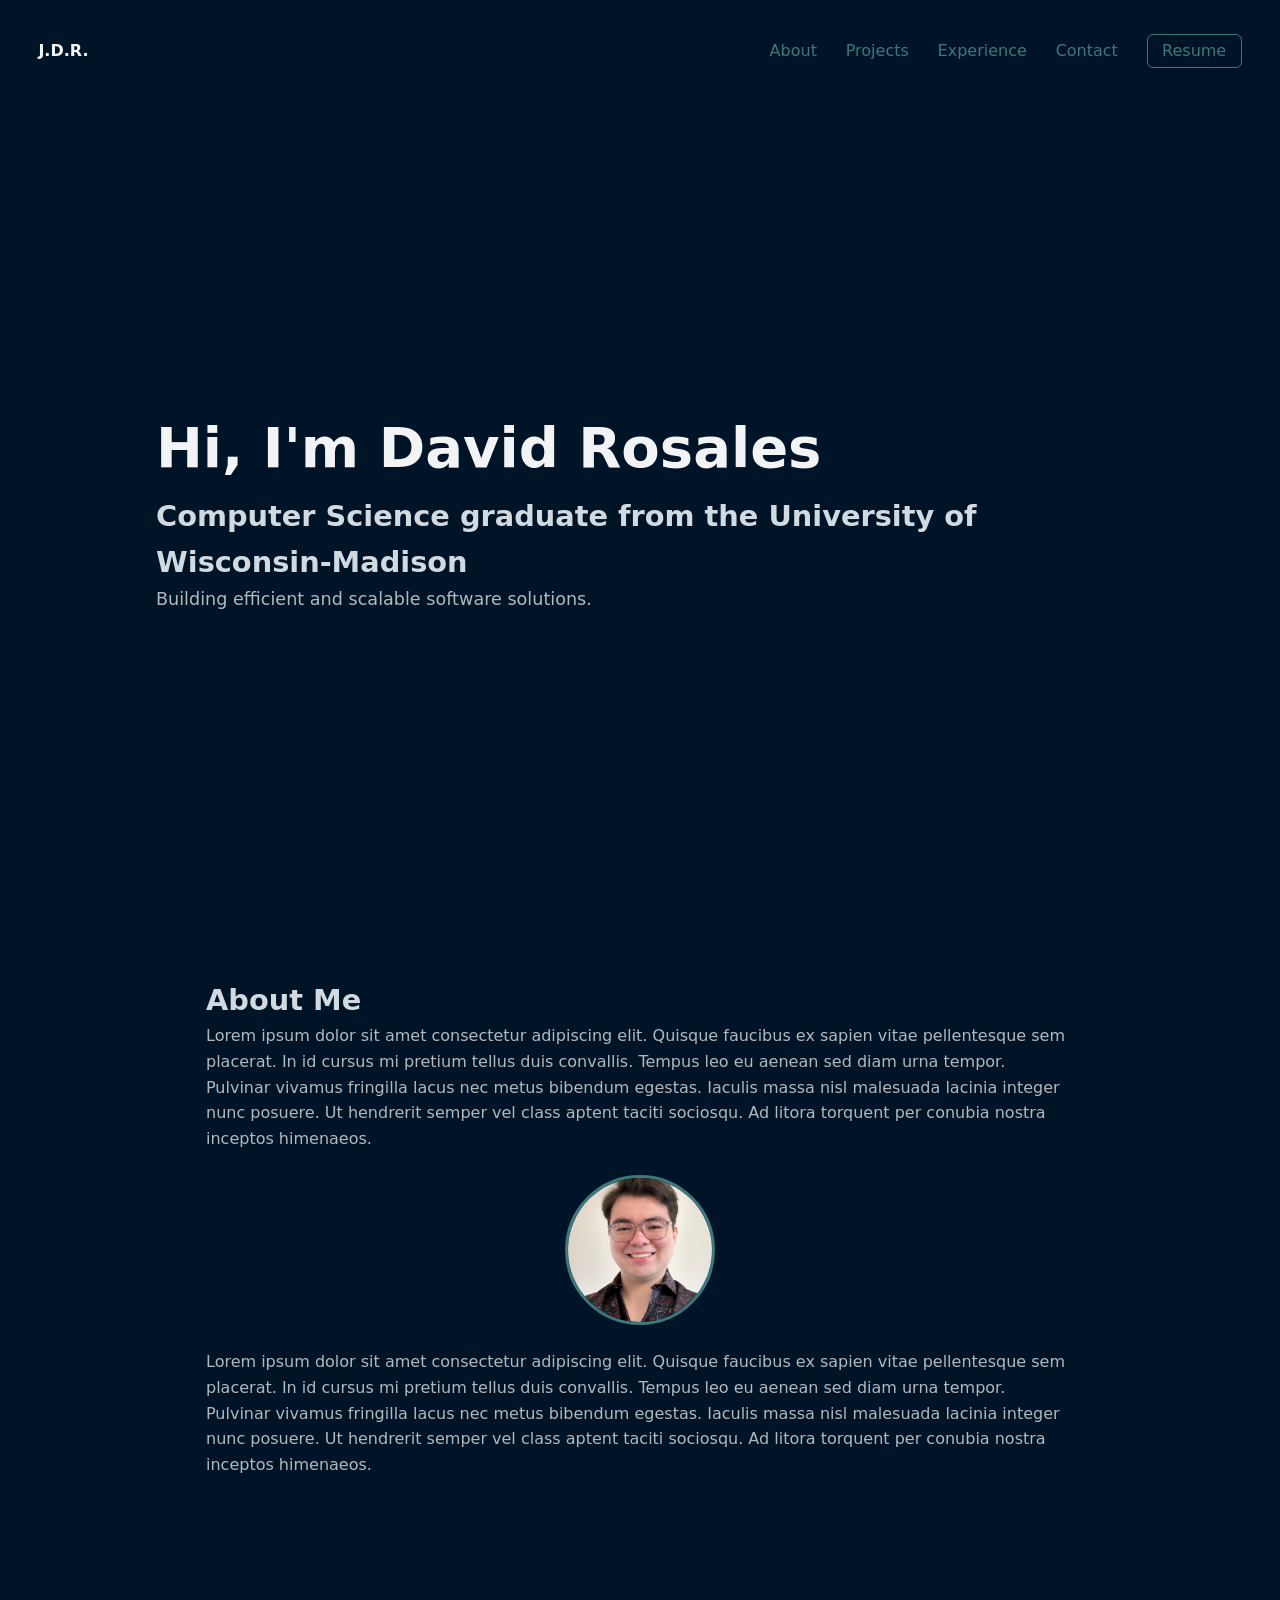
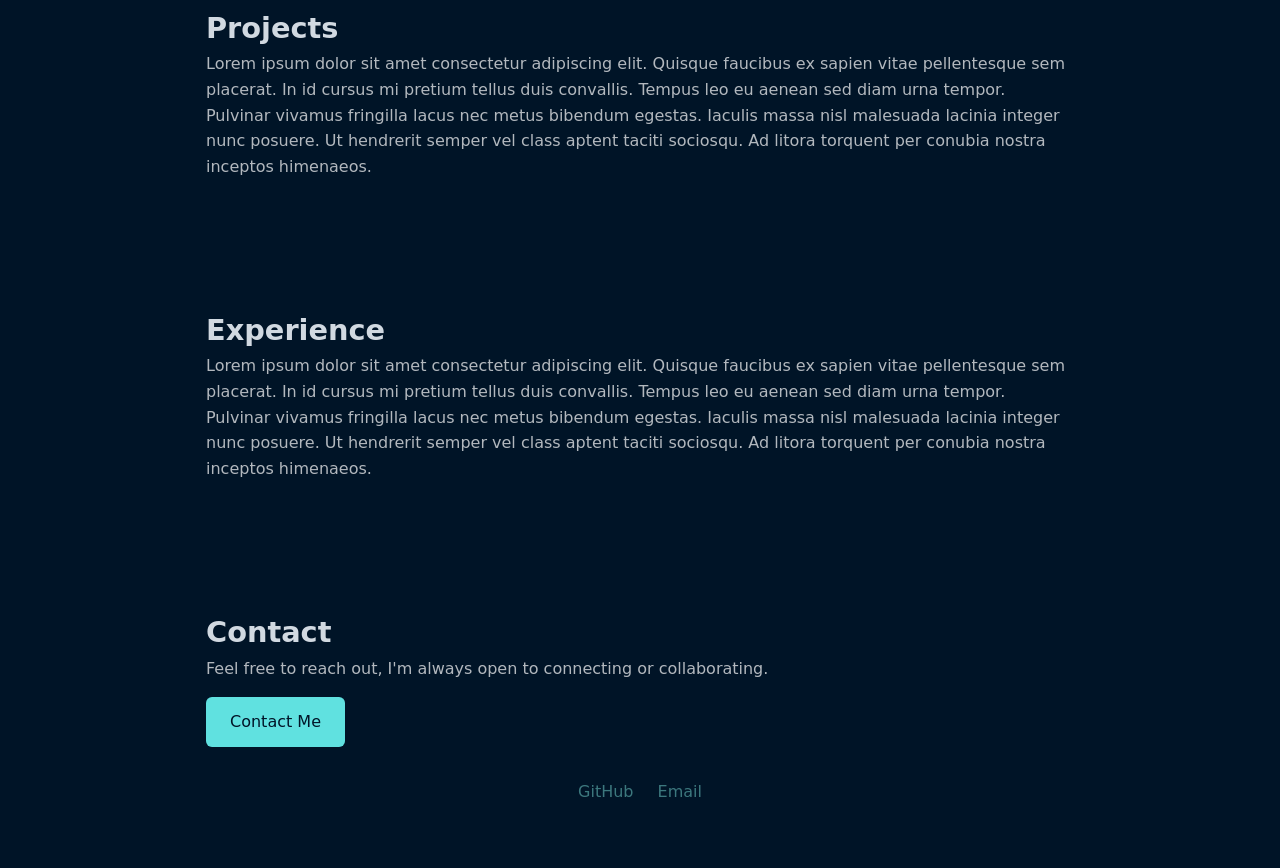
==== index.html @ 17986d98 "Enhance header behavior and styling; update contact link" ====
<!DOCTYPE html>
<html lang="en">

<head>
  <meta charset="UTF-8" />
  <meta name="viewport" content="width=device-width, initial-scale=1.0" />
  <title>David Rosales</title>
  <link rel="stylesheet" href="styles.css" />
</head>

<body>

  <header>
    <nav class="navbar">
      <div class="logo">J.D.R.</div>
      <ul class="nav-links">
        <li><a href="#about">About</a></li>
        <li><a href="#projects">Projects</a></li>
        <li><a href="#experience">Experience</a></li>
        <li><a href="#contact">Contact</a></li>
        <li><a href="resume.pdf" target="_blank" class="resume-btn">Resume</a></li>
      </ul>
    </nav>
  </header>

  <main>
    <section id="home" class="main hero">
      <h1>Hi, I'm David Rosales</h1>
      <h2 class="subtitle">
        Computer Science graduate from the University of Wisconsin-Madison
      </h2>
      <p class="tagline">Building efficient and scalable software solutions.</p>
    </section>

    <section id="about" class="section fade-in">
      <h2 class="subtitle">About Me</h2>
      <p>
        Lorem ipsum dolor sit amet consectetur adipiscing elit. Quisque faucibus ex sapien vitae pellentesque sem
        placerat. In id cursus mi pretium tellus duis convallis. Tempus leo eu aenean sed diam urna tempor. Pulvinar
        vivamus fringilla lacus nec metus bibendum egestas. Iaculis massa nisl malesuada lacinia integer nunc posuere.
        Ut hendrerit semper vel class aptent taciti sociosqu. Ad litora torquent per conubia nostra inceptos himenaeos.
      </p>
      <img src="me.jpeg" alt="David Rosales" class="profile-pic" />
      <p>
        Lorem ipsum dolor sit amet consectetur adipiscing elit. Quisque faucibus ex sapien vitae pellentesque sem
        placerat. In id cursus mi pretium tellus duis convallis. Tempus leo eu aenean sed diam urna tempor. Pulvinar
        vivamus fringilla lacus nec metus bibendum egestas. Iaculis massa nisl malesuada lacinia integer nunc posuere.
        Ut hendrerit semper vel class aptent taciti sociosqu. Ad litora torquent per conubia nostra inceptos himenaeos.
      </p>
    </section>

    <section id="projects" class="section fade-in">
      <h2 class="subtitle">Projects</h2>
      <p>Lorem ipsum dolor sit amet consectetur adipiscing elit. Quisque faucibus ex sapien vitae pellentesque sem
        placerat. In id cursus mi pretium tellus duis convallis. Tempus leo eu aenean sed diam urna tempor. Pulvinar
        vivamus fringilla lacus nec metus bibendum egestas. Iaculis massa nisl malesuada lacinia integer nunc posuere.
        Ut hendrerit semper vel class aptent taciti sociosqu. Ad litora torquent per conubia nostra inceptos himenaeos.
    </section>

    <section id="experience" class="section fade-in">
      <h2 class="subtitle">Experience</h2>
      <p>Lorem ipsum dolor sit amet consectetur adipiscing elit. Quisque faucibus ex sapien vitae pellentesque sem
        placerat. In id cursus mi pretium tellus duis convallis. Tempus leo eu aenean sed diam urna tempor. Pulvinar
        vivamus fringilla lacus nec metus bibendum egestas. Iaculis massa nisl malesuada lacinia integer nunc posuere.
        Ut hendrerit semper vel class aptent taciti sociosqu. Ad litora torquent per conubia nostra inceptos himenaeos.
    </section>

    <section id="contact" class="section fade-in">
      <h2 class="subtitle">Contact</h2>
      <p>
        Feel free to reach out, I'm always open to connecting or collaborating.
      </p>

      <a href="mailto:jdros02@yahoo.com" class="btn primary">
        Contact Me
      </a>

      <div class="contact-links">
        <a href="https://github.com/jdrosales4" target="_blank">
          <i class="fa-brands fa-github"></i> GitHub
        </a>
        <a href="mailto:jdros02@yahoo.com">Email</a>
      </div>
    </section>
  </main>
  <script src="script.js"></script>
</body>

</html>
---- styles.css ----
* {
    margin: 0;
    padding: 0;
    box-sizing: border-box;
}

/* Body */

body {
    font-family: system-ui, sans-serif;
    line-height: 1.6;
    color: #B2B8BE;
    background-color: #001427;
}

/* Header */

header {
    position: sticky;
    top: 0;
    z-index: 1000;
    background: #001427;
    border-bottom: 1px solid #001427;
    transition: transform 0.3s ease, box-shadow 0.3s ease;
}

header.hide {
  transform: translateY(-100%);
}

/* Navbar */

.navbar {
    margin: auto;
    padding: 2.4rem;
    display: flex;
    justify-content: space-between;
    align-items: center;
}

.nav-links {
    list-style: none;
    display: flex;
    gap: 1.8rem;
}

.nav-links a {
    text-decoration: none;
    color: #3C787E;
    font-weight: 500;
}

.nav-links a:hover {
    color: #60E1E0;
}

.resume-btn {
    padding: 0.4rem 0.9rem;
    border: 1px solid #3C787E;
    border-radius: 6px;
    color: #3C787E;
}

.resume-btn:hover {
    color: #60E1E0;
    border-radius: 6px;
    border: 1px solid #60E1E0;
}

/* Hero Section */

.hero {
    min-height: 90vh;
    display: flex;
    flex-direction: column;
    justify-content: center;
    padding: 0 1rem;
    color: #F2F3F4;
}

.hero h1 {
    font-size: clamp(2.5rem, 5vw, 3.5rem);
}


.hero-buttons {
    display: flex;
    gap: 1rem;
    margin-top: 1rem;
}

.main {
    max-width: 1000px;
    margin: auto;
    padding: 4rem 1rem;
}

.subtitle {
    font-size: 1.8rem;
    color: #D1D9E1;
}

.tagline {
    font-size: 1.1rem;
    color: #B2B8BE;
}

.section {
    max-width: 900px;
    margin: auto;
    padding: 4rem 1rem;
    scroll-margin-top: 90vh;
}

.btn {
    display: inline-block;
    padding: 0.75rem 1.5rem;
    border-radius: 6px;
    text-decoration: none;
    font-weight: 500;
    margin-top: 1rem;
}

.btn.secondary {
    border: 1px solid #111;
    color: #111;
}

.fade-in {
    opacity: 0;
    transform: translateY(20px);
    transition: opacity 0.8s ease, transform 0.8s ease;
}

.logo {
    font-weight: bold;
    color: #F2F3F4;
}

.fade-in.visible {
    opacity: 1;
    transform: translateY(0);
}

.profile-pic {
    width: 150px;
    height: 150px;
    border-radius: 50%;
    display: block;
    margin: 1.5rem auto 1.5rem auto;
    object-fit: cover;
    border: 3px solid #3C787E;
    justify-content: center;
}


.contact-links {
    margin-top: 2rem;
    display: flex;
    gap: 1.5rem;
    font-weight: 500;
    justify-content: center;
}

.contact-links a {
    color: #3C787E;
    text-decoration: none;
}

.contact-links a:hover {
    text-decoration: none;
    color: #60E1E0
}

.btn.primary {
    background: #60E1E0;
    color: #001427;
    transition: transform 0.2s ease, box-shadow 0.2s ease;
}

.btn.primary:hover {
    transform: translateY(-2px);
    box-shadow: 0 8px 20px rgba(96, 225, 224, 0.25);
}
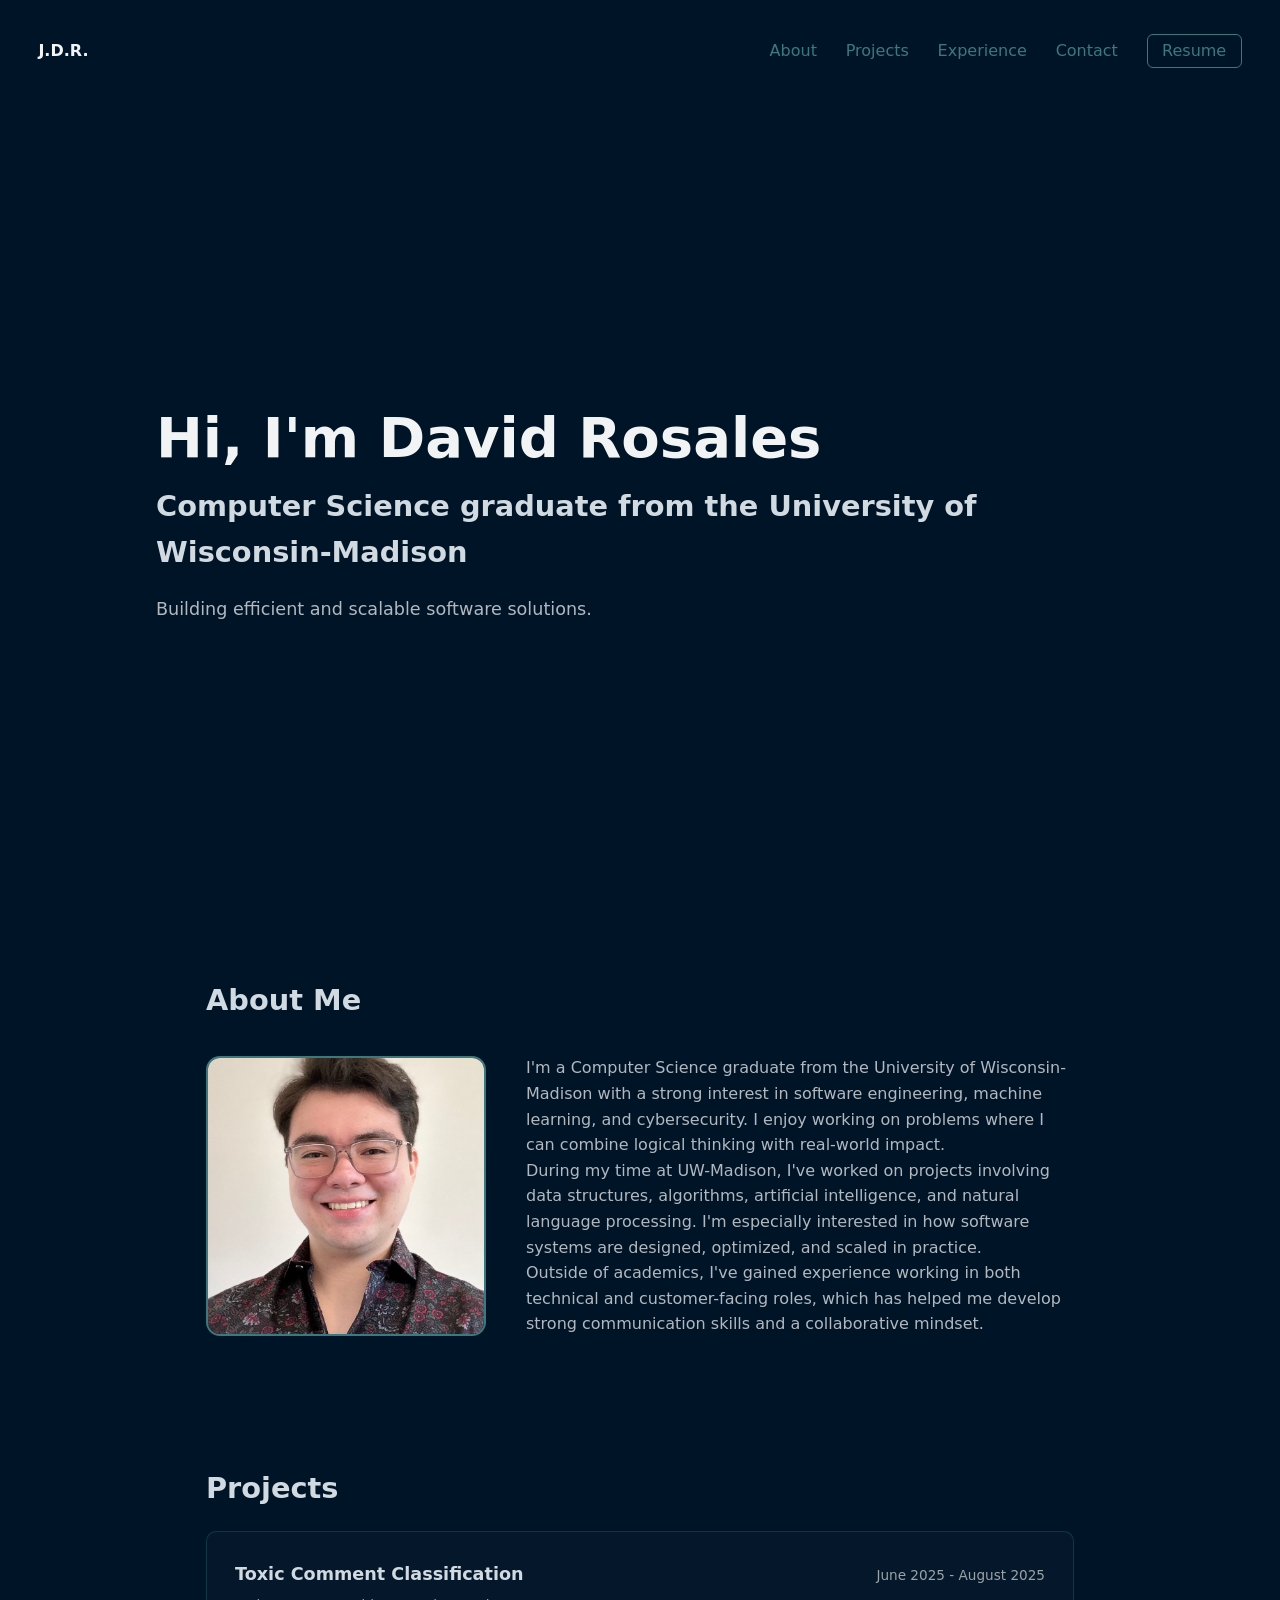
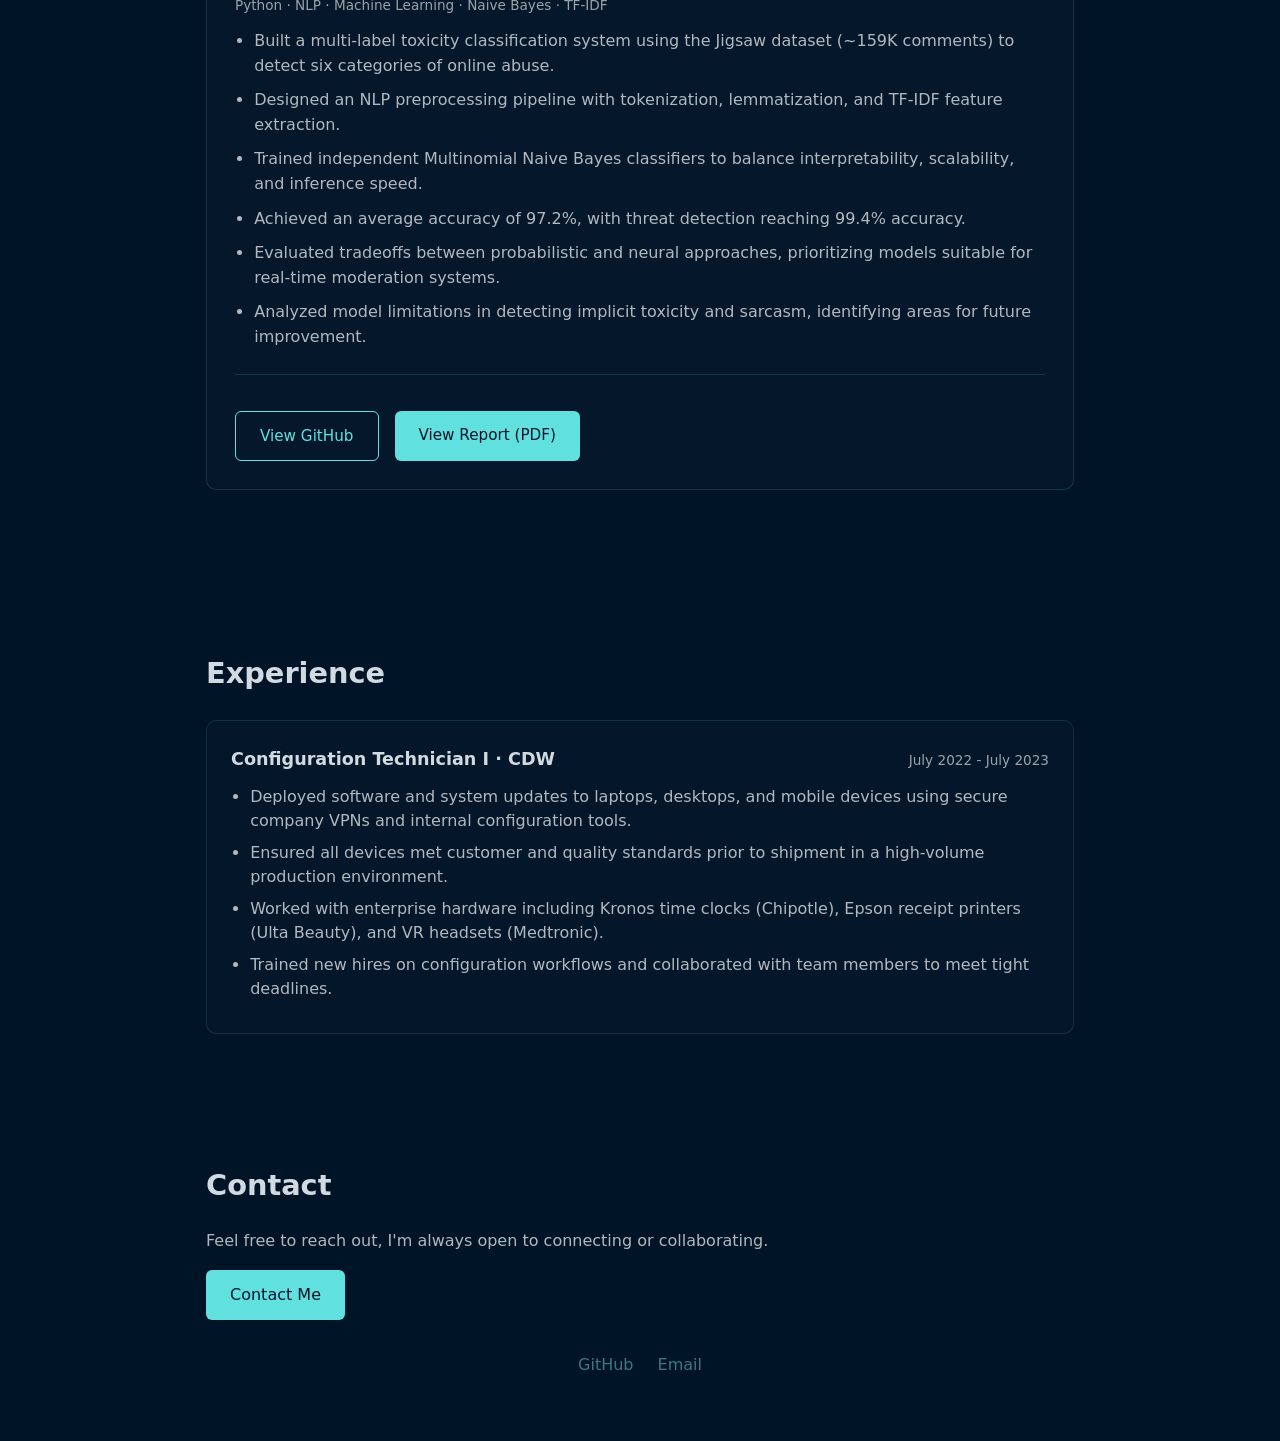
==== commit d522c54b: "Refactor code structure for improved readability and maintainability" ====
--- a/index.html
+++ b/index.html
@@ -32,37 +32,83 @@
       <p class="tagline">Building efficient and scalable software solutions.</p>
     </section>
 
-    <section id="about" class="section fade-in">
+    <section id="about" class="section fade-in about">
       <h2 class="subtitle">About Me</h2>
-      <p>
-        Lorem ipsum dolor sit amet consectetur adipiscing elit. Quisque faucibus ex sapien vitae pellentesque sem
-        placerat. In id cursus mi pretium tellus duis convallis. Tempus leo eu aenean sed diam urna tempor. Pulvinar
-        vivamus fringilla lacus nec metus bibendum egestas. Iaculis massa nisl malesuada lacinia integer nunc posuere.
-        Ut hendrerit semper vel class aptent taciti sociosqu. Ad litora torquent per conubia nostra inceptos himenaeos.
-      </p>
-      <img src="me.jpeg" alt="David Rosales" class="profile-pic" />
-      <p>
-        Lorem ipsum dolor sit amet consectetur adipiscing elit. Quisque faucibus ex sapien vitae pellentesque sem
-        placerat. In id cursus mi pretium tellus duis convallis. Tempus leo eu aenean sed diam urna tempor. Pulvinar
-        vivamus fringilla lacus nec metus bibendum egestas. Iaculis massa nisl malesuada lacinia integer nunc posuere.
-        Ut hendrerit semper vel class aptent taciti sociosqu. Ad litora torquent per conubia nostra inceptos himenaeos.
-      </p>
+      <div class="about-content">
+        <img src="me.jpeg" alt="Photo of David Rosales" class="profile-pic" />
+        <div class="about-text">
+          <p>
+            I'm a Computer Science graduate from the University of Wisconsin-Madison with a strong interest
+            in software engineering, machine learning, and cybersecurity. I enjoy working on problems where
+            I can combine logical thinking with real-world impact.
+          </p>
+          <p>
+            During my time at UW-Madison, I've worked on projects involving data structures, algorithms,
+            artificial intelligence, and natural language processing. I'm especially interested in how
+            software systems are designed, optimized, and scaled in practice.
+          </p>
+          <p>
+            Outside of academics, I've gained experience working in both technical and customer-facing
+            roles, which has helped me develop strong communication skills and a collaborative mindset.
+          </p>
+        </div>
+      </div>
     </section>
 
-    <section id="projects" class="section fade-in">
+    <section id="projects" class="section fade-in projects">
       <h2 class="subtitle">Projects</h2>
-      <p>Lorem ipsum dolor sit amet consectetur adipiscing elit. Quisque faucibus ex sapien vitae pellentesque sem
-        placerat. In id cursus mi pretium tellus duis convallis. Tempus leo eu aenean sed diam urna tempor. Pulvinar
-        vivamus fringilla lacus nec metus bibendum egestas. Iaculis massa nisl malesuada lacinia integer nunc posuere.
-        Ut hendrerit semper vel class aptent taciti sociosqu. Ad litora torquent per conubia nostra inceptos himenaeos.
+      <div class="projects-grid">
+        <div class="project-card">
+          <div class="project-header">
+            <h3>Toxic Comment Classification</h3>
+            <span class="date">June 2025 - August 2025</span>
+
+          </div>
+          <p class="project-meta">Python · NLP · Machine Learning · Naive Bayes · TF-IDF</p>
+
+          <ul class="project-bullets">
+            <li>Built a multi-label toxicity classification system using the Jigsaw dataset (~159K comments) to detect
+              six categories of online abuse.</li>
+            <li>Designed an NLP preprocessing pipeline with tokenization, lemmatization, and TF-IDF feature extraction.
+            </li>
+            <li>Trained independent Multinomial Naive Bayes classifiers to balance interpretability, scalability, and
+              inference speed.</li>
+            <li>Achieved an average accuracy of 97.2%, with threat detection reaching 99.4% accuracy.</li>
+            <li>Evaluated tradeoffs between probabilistic and neural approaches, prioritizing models suitable for
+              real-time moderation systems.</li>
+            <li>Analyzed model limitations in detecting implicit toxicity and sarcasm, identifying areas for future
+              improvement.</li>
+          </ul>
+          <div class="project-links">
+            <a href="https://github.com/yourusername/combating-online-abuse" target="_blank" class="btn secondary">
+              View GitHub
+            </a>
+            <a href="projects/CombatingOnlineAbuseReport.pdf" target="_blank" class="btn primary">
+              View Report (PDF)
+            </a>
+          </div>
+        </div>
+      </div>
     </section>
 
-    <section id="experience" class="section fade-in">
+    <section id="experience" class="section fade-in experience">
       <h2 class="subtitle">Experience</h2>
-      <p>Lorem ipsum dolor sit amet consectetur adipiscing elit. Quisque faucibus ex sapien vitae pellentesque sem
-        placerat. In id cursus mi pretium tellus duis convallis. Tempus leo eu aenean sed diam urna tempor. Pulvinar
-        vivamus fringilla lacus nec metus bibendum egestas. Iaculis massa nisl malesuada lacinia integer nunc posuere.
-        Ut hendrerit semper vel class aptent taciti sociosqu. Ad litora torquent per conubia nostra inceptos himenaeos.
+      <div class="experience-card">
+        <div class="experience-header">
+          <h3>Configuration Technician I · CDW</h3>
+          <span class="date">July 2022 - July 2023</span>
+        </div>
+        <ul class="experience-bullets">
+          <li>Deployed software and system updates to laptops, desktops, and mobile devices using secure company VPNs
+            and internal configuration tools.</li>
+          <li>Ensured all devices met customer and quality standards prior to shipment in a high-volume production
+            environment.</li>
+          <li>Worked with enterprise hardware including Kronos time clocks (Chipotle), Epson receipt printers (Ulta
+            Beauty), and VR headsets (Medtronic).</li>
+          <li>Trained new hires on configuration workflows and collaborated with team members to meet tight deadlines.
+          </li>
+        </ul>
+      </div>
     </section>
 
     <section id="contact" class="section fade-in">
@@ -70,11 +116,9 @@
       <p>
         Feel free to reach out, I'm always open to connecting or collaborating.
       </p>
-
       <a href="mailto:jdros02@yahoo.com" class="btn primary">
         Contact Me
       </a>
-
       <div class="contact-links">
         <a href="https://github.com/jdrosales4" target="_blank">
           <i class="fa-brands fa-github"></i> GitHub
--- a/styles.css
+++ b/styles.css
@@ -25,7 +25,7 @@
 }
 
 header.hide {
-  transform: translateY(-100%);
+    transform: translateY(-100%);
 }
 
 /* Navbar */
@@ -36,6 +36,11 @@
     display: flex;
     justify-content: space-between;
     align-items: center;
+}
+
+.logo {
+    font-weight: bold;
+    color: #F2F3F4;
 }
 
 .nav-links {
@@ -82,12 +87,7 @@
     font-size: clamp(2.5rem, 5vw, 3.5rem);
 }
 
-
-.hero-buttons {
-    display: flex;
-    gap: 1rem;
-    margin-top: 1rem;
-}
+/* Text width, size and style */
 
 .main {
     max-width: 1000px;
@@ -95,22 +95,168 @@
     padding: 4rem 1rem;
 }
 
-.subtitle {
-    font-size: 1.8rem;
-    color: #D1D9E1;
-}
-
-.tagline {
-    font-size: 1.1rem;
-    color: #B2B8BE;
-}
-
 .section {
     max-width: 900px;
     margin: auto;
     padding: 4rem 1rem;
-    scroll-margin-top: 90vh;
-}
+    scroll-margin-top: 30px;
+    position: relative;
+    z-index: 1;
+}
+
+.subtitle {
+    font-size: 1.8rem;
+    color: #D1D9E1;
+    margin-bottom: 1.25rem;
+}
+
+.tagline {
+    font-size: 1.1rem;
+    color: #B2B8BE;
+}
+
+.fade-in {
+    opacity: 0;
+    transform: translateY(20px);
+    transition: opacity 0.8s ease, transform 0.8s ease;
+}
+
+.fade-in.visible {
+    opacity: 1;
+    transform: translateY(0);
+}
+
+/* About Section */
+
+.about-content {
+    display: flex;
+    align-items: center;
+    gap: 2.5rem;
+    margin-top: 2rem;
+}
+
+.about-text {
+    flex: 1;
+}
+
+.profile-pic {
+    width: 280px;
+    height: 280px;
+    border-radius: 5%;
+    object-fit: cover;
+    border: 2px solid #3C787E;
+}
+
+/* Mobile-friendly */
+@media (max-width: 768px) {
+    .about-content {
+        flex-direction: column;
+        text-align: center;
+    }
+
+    .about-text {
+        text-align: left;
+    }
+}
+
+/* Project Section */
+
+.project-header {
+    display: flex;
+    justify-content: space-between;
+    align-items: baseline;
+    gap: 1rem;
+    flex-wrap: wrap;
+}
+
+.project-header h3 {
+    margin: 0;
+    font-size: 1.1rem;
+    font-weight: 600;
+    color: #D1D9E1;
+}
+
+.project-links {
+    display: flex;
+    gap: 1rem;
+    margin-top: 1.5rem;
+    flex-wrap: wrap;
+    border-top: 1px solid rgba(96, 225, 224, 0.15);
+    padding-top: 1.25rem;
+}
+
+.project-links .btn {
+    font-size: 0.95rem;
+}
+
+.project-bullets {
+    padding-left: 1.2rem;
+}
+
+.project-bullets li {
+    margin-bottom: 0.6rem;
+    line-height: 1.55;
+}
+
+.project-meta {
+    font-size: 0.85rem;
+    color: #9aa4a6;
+    margin: 0.4rem 0 0.8rem;
+}
+
+.project-card {
+    background: rgba(255, 255, 255, 0.02);
+    border: 1px solid rgba(96, 225, 224, 0.15);
+    border-radius: 10px;
+    padding: 1.75rem;
+}
+
+/* Experience Section */
+
+.experience {
+    margin-top: 2rem;
+}
+
+.experience-header {
+    display: flex;
+    justify-content: space-between;
+    align-items: baseline;
+    gap: 1rem;
+    flex-wrap: wrap;
+}
+
+.experience-header h3 {
+    margin: 0;
+    font-size: 1.1rem;
+    font-weight: 600;
+    color: #D1D9E1;
+}
+
+.experience-card {
+    background: rgba(255, 255, 255, 0.015);
+    border: 1px solid rgba(96, 225, 224, 0.12);
+    border-radius: 10px;
+    padding: 1.5rem;
+    margin-top: 1.5rem;
+}
+
+.date {
+    font-size: 0.85rem;
+    color: #9aa4a6;
+    white-space: nowrap;
+}
+
+.experience-bullets {
+    margin-top: 0.75rem;
+    padding-left: 1.2rem;
+}
+
+.experience-bullets li {
+    margin-bottom: 0.5rem;
+    line-height: 1.5;
+}
+
+/* Contact Section */
 
 .btn {
     display: inline-block;
@@ -121,57 +267,6 @@
     margin-top: 1rem;
 }
 
-.btn.secondary {
-    border: 1px solid #111;
-    color: #111;
-}
-
-.fade-in {
-    opacity: 0;
-    transform: translateY(20px);
-    transition: opacity 0.8s ease, transform 0.8s ease;
-}
-
-.logo {
-    font-weight: bold;
-    color: #F2F3F4;
-}
-
-.fade-in.visible {
-    opacity: 1;
-    transform: translateY(0);
-}
-
-.profile-pic {
-    width: 150px;
-    height: 150px;
-    border-radius: 50%;
-    display: block;
-    margin: 1.5rem auto 1.5rem auto;
-    object-fit: cover;
-    border: 3px solid #3C787E;
-    justify-content: center;
-}
-
-
-.contact-links {
-    margin-top: 2rem;
-    display: flex;
-    gap: 1.5rem;
-    font-weight: 500;
-    justify-content: center;
-}
-
-.contact-links a {
-    color: #3C787E;
-    text-decoration: none;
-}
-
-.contact-links a:hover {
-    text-decoration: none;
-    color: #60E1E0
-}
-
 .btn.primary {
     background: #60E1E0;
     color: #001427;
@@ -181,4 +276,34 @@
 .btn.primary:hover {
     transform: translateY(-2px);
     box-shadow: 0 8px 20px rgba(96, 225, 224, 0.25);
+}
+
+.btn.secondary {
+    background: transparent;
+    color: #60E1E0;
+    border: 1px solid #60E1E0;
+    transition: transform 0.2s ease, box-shadow 0.2s ease;
+}
+
+.btn.secondary:hover {
+    background: rgba(96, 225, 224, 0.1);
+    transform: translateY(-2px);
+}
+
+.contact-links {
+    margin-top: 2rem;
+    display: flex;
+    gap: 1.5rem;
+    font-weight: 500;
+    justify-content: center;
+}
+
+.contact-links a {
+    color: #3C787E;
+    text-decoration: none;
+}
+
+.contact-links a:hover {
+    text-decoration: none;
+    color: #60E1E0
 }
